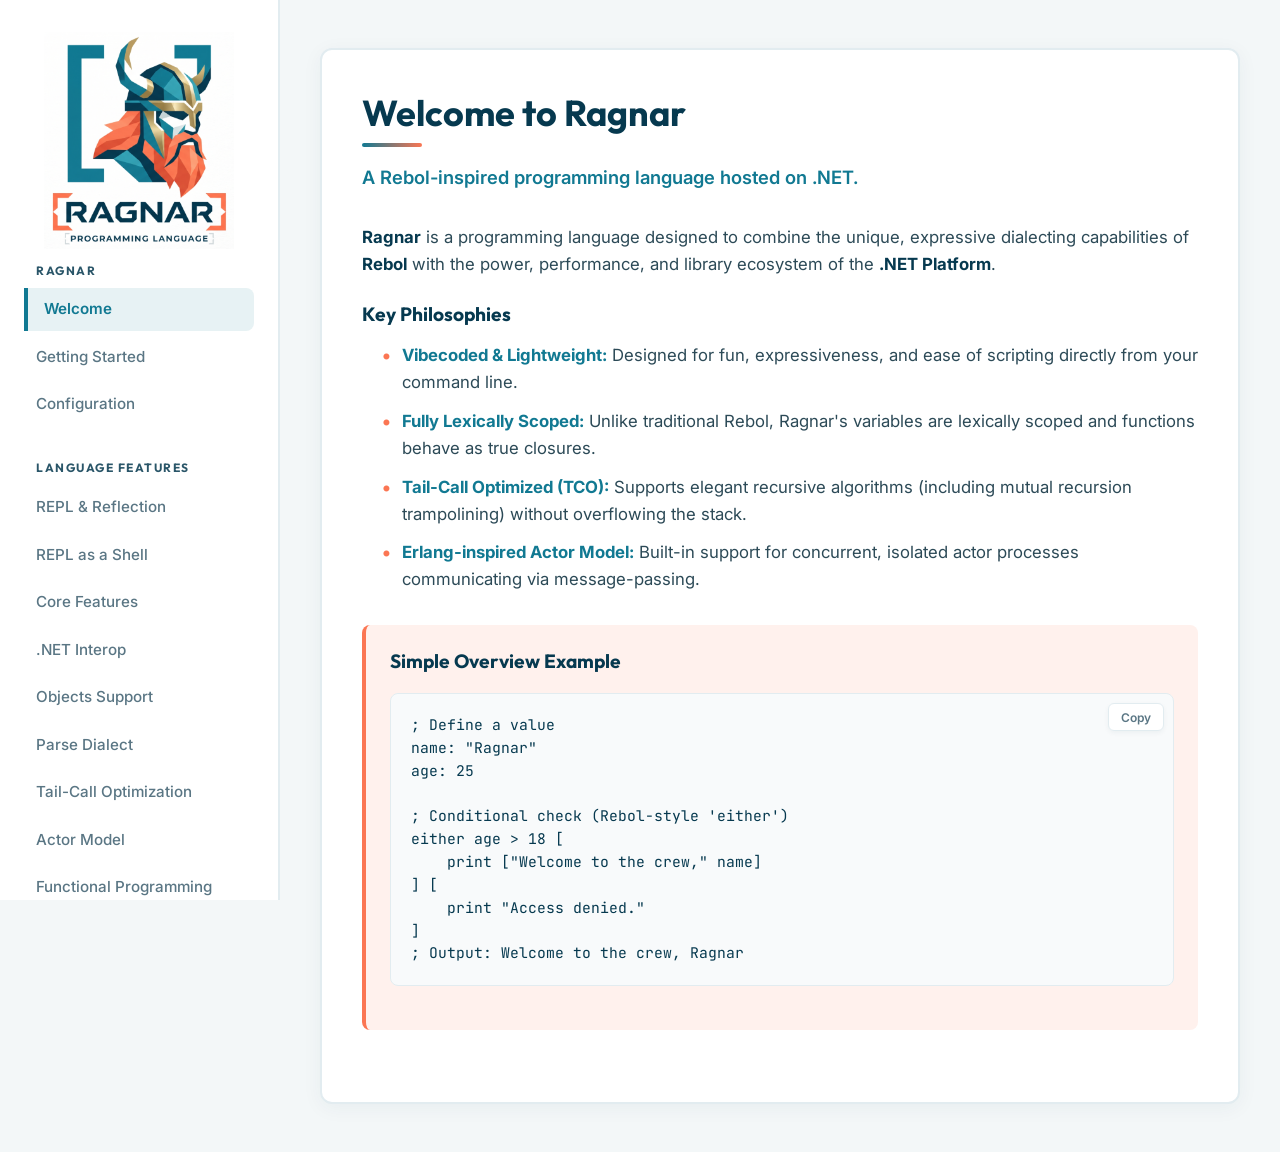
==== docs/index.html @ 5b82080d "zip and unzip" ====
<!DOCTYPE html>
<html lang="en">
<head>
    <meta charset="UTF-8">
    <meta name="viewport" content="width=device-width, initial-scale=1.0">
    <title>Ragnar Programming Language</title>
    <meta name="description" content="Ragnar - A Rebol-inspired functional programming language hosted on .NET featuring TCO, Actors, and seamless C# Interop.">
    <link rel="stylesheet" href="style.css">
    <!-- Google Fonts: Outfit for headers, Inter for body text, JetBrains Mono for code -->
    <link rel="preconnect" href="https://fonts.googleapis.com">
    <link rel="preconnect" href="https://fonts.gstatic.com" crossorigin>
    <link href="https://fonts.googleapis.com/css2?family=Inter:wght@400;500;600;700&family=JetBrains+Mono:wght@400;500;600&family=Outfit:wght@500;700;800&display=swap" rel="stylesheet">
</head>
<body>
    <!-- Sidebar Backdrop Overlay -->
    <div class="sidebar-overlay" id="sidebar-overlay"></div>

    <!-- Mobile Header Bar -->
    <div class="mobile-header">
        <img src="assets/ragnar-logo-small.png" alt="Ragnar Logo" class="mobile-logo">
        <button class="mobile-nav-toggle" id="mobile-nav-toggle" aria-label="Toggle Menu">
            <span class="bar"></span>
            <span class="bar"></span>
            <span class="bar"></span>
        </button>
    </div>

    <!-- Main Container -->
    <div class="site-container">
        <!-- Sidebar Navigation -->
        <aside class="sidebar" id="sidebar">
            <div class="sidebar-logo-container">
                <img src="assets/ragnar-logo-small.png" alt="Ragnar Logo" class="sidebar-logo">
            </div>
            <nav class="nav-menu">
                <div class="nav-group">
                    <span class="nav-group-title">Ragnar</span>
                    <ul class="nav-list">
                        <li><a href="#welcome" class="menu-item active">Welcome</a></li>
                        <li><a href="#getting-started" class="menu-item">Getting Started</a></li>
                        <li><a href="#configuration" class="menu-item">Configuration</a></li>
                    </ul>
                </div>

                <div class="nav-group">
                    <span class="nav-group-title">Language Features</span>
                    <ul class="nav-list">
                        <li><a href="#repl" class="menu-item">REPL & Reflection</a></li>
                        <li><a href="#shell" class="menu-item">REPL as a Shell</a></li>
                        <li><a href="#core" class="menu-item">Core Features</a></li>
                        <li><a href="#interop" class="menu-item">.NET Interop</a></li>
                        <li><a href="#objects" class="menu-item">Objects Support</a></li>
                        <li><a href="#parse" class="menu-item">Parse Dialect</a></li>
                        <li><a href="#tco" class="menu-item">Tail-Call Optimization</a></li>
                        <li><a href="#actors" class="menu-item">Actor Model</a></li>
                        <li><a href="#functional" class="menu-item">Functional Programming</a></li>
                    </ul>
                </div>

                <div class="nav-group">
                    <span class="nav-group-title">Libraries</span>
                    <ul class="nav-list">
                        <li><a href="#sqlserver" class="menu-item">SQL Server</a></li>
                        <li><a href="#excel" class="menu-item">Excel Library</a></li>
                        <li><a href="#json" class="menu-item">JSON Library</a></li>
                        <li><a href="#prettytable" class="menu-item">Pretty Table Library</a></li>
                    </ul>
                </div>
            </nav>
            <div class="sidebar-footer">
                <a href="https://github.com/tormaroe/ragnar" target="_blank" rel="noopener noreferrer" class="github-link">
                    <svg viewBox="0 0 24 24" width="20" height="20" class="github-icon">
                        <path d="M12 0c-6.626 0-12 5.373-12 12 0 5.302 3.438 9.8 8.207 11.387.599.111.793-.261.793-.577v-2.234c-3.338.726-4.033-1.416-4.033-1.416-.546-1.387-1.333-1.756-1.333-1.756-1.089-.745.083-.729.083-.729 1.205.084 1.839 1.237 1.839 1.237 1.07 1.834 2.807 1.304 3.492.997.107-.775.418-1.305.762-1.604-2.665-.305-5.467-1.334-5.467-5.931 0-1.311.469-2.381 1.236-3.221-.124-.303-.535-1.524.117-3.176 0 0 1.008-.322 3.301 1.23.957-.266 1.983-.399 3.003-.404 1.02.005 2.047.138 3.006.404 2.291-1.552 3.297-1.23 3.297-1.23.653 1.653.242 2.874.118 3.176.77.84 1.235 1.911 1.235 3.221 0 4.609-2.807 5.624-5.479 5.921.43.372.823 1.102.823 2.222v3.293c0 .319.192.694.801.576 4.765-1.589 8.199-6.086 8.199-11.386 0-6.627-5.373-12-12-12z"/>
                    </svg>
                    <span>View Repository</span>
                </a>
            </div>
        </aside>
        <!-- Main Content -->
        <main class="content-area">
            
            <!-- Welcome Section -->
            <section id="welcome" class="content-section active">
                <div class="card">
                    <h1>Welcome to Ragnar</h1>
                    <p class="tagline">A Rebol-inspired programming language hosted on .NET.</p>
                    
                    <p><strong>Ragnar</strong> is a programming language designed to combine the unique, expressive dialecting capabilities of <strong>Rebol</strong> with the power, performance, and library ecosystem of the <strong>.NET Platform</strong>.</p>
                    
                    <h3>Key Philosophies</h3>
                    <ul class="features-list">
                        <li>
                            <strong class="teal-text">Vibecoded & Lightweight:</strong> Designed for fun, expressiveness, and ease of scripting directly from your command line.
                        </li>
                        <li>
                            <strong class="teal-text">Fully Lexically Scoped:</strong> Unlike traditional Rebol, Ragnar's variables are lexically scoped and functions behave as true closures.
                        </li>
                        <li>
                            <strong class="teal-text">Tail-Call Optimized (TCO):</strong> Supports elegant recursive algorithms (including mutual recursion trampolining) without overflowing the stack.
                        </li>
                        <li>
                            <strong class="teal-text">Erlang-inspired Actor Model:</strong> Built-in support for concurrent, isolated actor processes communicating via message-passing.
                        </li>
                    </ul>

                    <div class="banner-box">
                        <h3>Simple Overview Example</h3>
                        <div class="code-wrapper">
                            <button class="copy-btn" data-clipboard-target="#welcome-code">Copy</button>
                            <pre><code id="welcome-code">; Define a value
name: "Ragnar"
age: 25

; Conditional check (Rebol-style 'either')
either age > 18 [
    print ["Welcome to the crew," name]
] [
    print "Access denied."
]
; Output: Welcome to the crew, Ragnar</code></pre>
                        </div>
                    </div>
                </div>
            </section>

            <!-- Getting Started Section -->
            <section id="getting-started" class="content-section">
                <div class="card">
                    <h1>Getting Started</h1>
                    <p>Ragnar runs on .NET 10.0 and can be executed easily on Windows, macOS, or Linux.</p>

                    <h2>Prerequisites</h2>
                    <p>Ensure you have the <strong>.NET 10.0 Runtime</strong> (or SDK) installed on your machine.</p>

                    <h2>Download</h2>
                    <p>Download the latest package from the <a href="https://github.com/tormaroe/ragnar/releases" target="_blank" rel="noopener noreferrer">GitHub Releases</a> page and extract the ZIP archive to a folder of your choice.</p>

                    <h2>Running Ragnar</h2>
                    <p>Ragnar features both an interactive REPL mode and the ability to execute script files and expressions directly via command-line arguments.</p>

                    <h3>Command Line Options</h3>
                    <p>Ragnar supports the following options and flags:</p>
                    <div class="code-wrapper">
                        <pre><code>Usage: ragnar [options]

Options:
  -f, --file &lt;path&gt;       a ragnar file to be evaluated
  -e, --eval &lt;string&gt;     a ragnar expression to be evaluated
  --no-banner             do not print the banner
  --no-config             do not evaluate the user startup script
  --no-repl               do not start repl mode (just exit when evaluation is done)
  -v, --version           prints the version number and exits
  -h, --help              prints command line arguments help and exits</code></pre>
                    </div>

                    <h3>Interactive REPL</h3>
                    <p>Launch the REPL by running the executable directly from your terminal:</p>
                    <div class="code-wrapper">
                        <button class="copy-btn" data-clipboard-target="#run-repl">Copy</button>
                        <pre><code id="run-repl"># Windows
.\Ragnar.exe

# macOS / Linux
chmod +x Ragnar
./Ragnar</code></pre>
                    </div>

                    <h3>Executing Scripts & Expressions</h3>
                    <p>Evaluate a script file using the <code>-f</code> option:</p>
                    <div class="code-wrapper">
                        <button class="copy-btn" data-clipboard-target="#run-file">Copy</button>
                        <pre><code id="run-file"># Windows
.\Ragnar.exe -f examples/pingpong.r

# macOS / Linux
./Ragnar -f examples/pingpong.r</code></pre>
                    </div>
                    <p>Or evaluate an expression directly using the <code>-e</code> option (use <code>--no-repl</code> to prevent dropping into the REPL):</p>
                    <div class="code-wrapper">
                        <button class="copy-btn" data-clipboard-target="#run-eval">Copy</button>
                        <pre><code id="run-eval"># Windows
.\Ragnar.exe -e "print 42" --no-repl

# macOS / Linux
./Ragnar -e "print 42" --no-repl</code></pre>
                    </div>
                    <p>Multiple <code>-f</code> and <code>-e</code> targets can be specified in any order, and they will be evaluated in the order they are provided.</p>
                </div>
            </section>

            <!-- Configuration Section -->
            <section id="configuration" class="content-section">
                <div class="card">
                    <h1>Configuration</h1>
                    <p>When starting up, Ragnar looks for a configuration file named <code>.ragnar.r</code> in your user home directory. You can use it to configure your REPL prompt, set up common shortcuts, or print messages on startup.</p>

                    <h2>Configuring the REPL</h2>
                    <p>Here is an example showing how you can write a configuration script directly from the REPL:</p>
                    
                    <div class="code-wrapper">
                        <button class="copy-btn" data-clipboard-target="#config-example">Copy</button>
                        <pre><code id="config-example">>> config-path: join home rc-file-name
== %C:\Users\bob/.ragnar.r

>> write config-path mold/only [
..   me: "Bob"
..   print ["Hello" me "it is now" now/time]
..   system/console/prompt: "?? "
.. ]</code></pre>
                    </div>

                    <p>The next time you restart your REPL, the message will print and your custom prompt will be displayed:</p>
                    <div class="code-wrapper">
                        <pre><code>Hello Bob it is now 10:53:01 AM
REPL Mode (type 'quit' to exit)
?? me
== "Bob"
?? </code></pre>
                    </div>

                    <h2>Reloading Configuration</h2>
                    <p>You can force-reload your configuration file at any time by executing:</p>
                    <div class="code-wrapper">
                        <button class="copy-btn" data-clipboard-target="#reload-config">Copy</button>
                        <pre><code id="reload-config">do join home rc-file-name</code></pre>
                    </div>
                </div>
            </section>

            <!-- REPL & Reflection Section -->
            <section id="repl" class="content-section">
                <div class="card">
                    <h1>REPL & Reflection</h1>
                    <p>Ragnar provides a robust interactive REPL for immediate evaluation, along with powerful reflection capabilities to inspect types, functions, and active word bindings.</p>

                    <h2>Reflective Commands</h2>
                    <p>Use reflective functions to discover the environment:</p>
                    <ul class="features-list">
                        <li><code>type?</code>: Returns the datatype of a given value.</li>
                        <li><code>help</code> (or shortcut <code>?</code>): Inspects the definition, arguments, and details of a word.</li>
                        <li><code>what</code>: Lists all available global functions and their brief descriptions.</li>
                        <li><code>probe</code>: Prints a value to output and returns it (useful in chains).</li>
                    </ul>

                    <h2>REPL Interactive Session</h2>
                    <div class="code-wrapper">
                        <button class="copy-btn" data-clipboard-target="#repl-session">Copy</button>
                        <pre><code id="repl-session">>> type? 42
== integer!

>> type? "hello"
== text!

>> type? [1 2 3]
== block!

>> help add
WORD: add
TYPE:  Native Function
TITLE: Returns the sum of two values.
ARITY: 2
ARGS:  [ a b ]

>> what
add             Returns the sum of two values.
print           Prints a value to the output.
...

>> probe 10 + 20
30
== 30</code></pre>
                    </div>
                </div>
            </section>

            <!-- REPL as a Shell Section -->
            <section id="shell" class="content-section">
                <div class="card">
                    <h1>REPL as a Shell</h1>
                    <p>The Ragnar REPL integrates standard shell operations as mezzanine functions. Using C#/.NET interop, you can navigate directories, list contents, and manipulate files and folders directly from your interactive session.</p>

                    <h2>Navigation & Working Directory</h2>
                    <p>Manage your current directory context:</p>
                    <ul class="features-list">
                        <li><code>pwd</code> / <code>what-dir</code>: Returns the current working directory as a <code>file!</code> path type (e.g., <code>%C:/path/to/dir</code>).</li>
                        <li><code>cd target</code>: Changes the working directory to <code>target</code> (accepts <code>text!</code> or <code>file!</code>) and returns the new directory path.</li>
                        <li><code>pushd target</code>: Pushes the current directory onto the directory stack and changes directory to <code>target</code>.</li>
                        <li><code>popd</code>: Pops the last directory from the stack and navigates back to it.</li>
                    </ul>

                    <h2>Listing Directory Contents</h2>
                    <p>Use <code>ls</code> to inspect directories:</p>
                    <ul class="features-list">
                        <li><code>ls</code>: Returns a block of <code>file!</code> paths representing the contents of the current directory (directories are automatically suffixed with <code>/</code>). Filters out hidden and dot-prefixed files.</li>
                        <li><code>ls/all</code>: Lists all entries in the current directory, including hidden and dot-prefixed files.</li>
                    </ul>

                    <h2>Directory Manipulation</h2>
                    <p>Create and remove directories:</p>
                    <ul class="features-list">
                        <li><code>mkdir path</code>: Recursively creates directory levels. Supports verbose printout refinements <code>/verbose</code> or <code>/v</code>.</li>
                        <li><code>rmdir path</code>: Removes a directory if it is empty. Supports verbose printout refinements <code>/verbose</code> or <code>/v</code>.</li>
                    </ul>

                    <h2>File & Directory Operations</h2>
                    <p>Move, copy, compress, or remove files:</p>
                    <ul class="features-list">
                        <li><code>cp src dest</code>: Copies a file (or files via wildcards) to a destination file path or directory. Supports overwriting targets with <code>/force</code> (or <code>/f</code>) and verbose output with <code>/verbose</code> (or <code>/v</code>).</li>
                        <li><code>mv src dest</code>: Moves or renames a file or directory. Supports overwriting targets with <code>/force</code> (or <code>/f</code>) and verbose output with <code>/verbose</code> (or <code>/v</code>).</li>
                        <li><code>rm path</code>: Deletes files. Supports wildcards (e.g., <code>%*.txt</code>), confirmation prompts with <code>/interactive</code> (or <code>/i</code>), recursive folder removal with <code>/recursive</code> (or <code>/r</code>), and verbose output with <code>/verbose</code> (or <code>/v</code>).</li>
                        <li><code>zip archive sources</code>: Compresses files or directories recursively into a <code>.zip</code> file. Supports overwriting with <code>/force</code> (or <code>/f</code>), verbose output with <code>/verbose</code> (or <code>/v</code>), and custom compression levels with <code>/level lvl</code> (optimal, fastest, none).</li>
                        <li><code>unzip archive dest</code>: Extracts a <code>.zip</code> archive into the destination directory. Supports overwriting existing files with <code>/force</code> (or <code>/f</code>) and verbose output with <code>/verbose</code> (or <code>/v</code>).</li>
                    </ul>

                    <h2>Example Session</h2>
                    <div class="code-wrapper">
                        <button class="copy-btn" data-clipboard-target="#shell-session">Copy</button>
                        <pre><code id="shell-session">>> pwd
== %C:/Users/username

>> cd %ragnar-projects/
== %C:/Users/username/ragnar-projects

>> mkdir/verbose %sandbox/sub-level
Creating directory: sandbox/sub-level

>> cd %sandbox
== %C:/Users/username/ragnar-projects/sandbox

>> ls
== [%sub-level/ %file.txt]

>> pushd %sub-level
== %C:/Users/username/ragnar-projects/sandbox/sub-level

>> popd
== %C:/Users/username/ragnar-projects/sandbox

>> cp/verbose %file.txt %file-copy.txt
Copying file: file.txt to file-copy.txt

>> mv/verbose %file.txt %sub-level/file-new.txt
Moving file: file.txt to sub-level/file-new.txt

>> zip/verbose %sandbox.zip %sub-level
Adding file: file-new.txt

>> unzip/force/verbose %sandbox.zip %extracted
Extracting: file-new.txt
== %C:/Users/username/ragnar-projects/sandbox/extracted

>> rm/recursive/verbose %sub-level
Removing file: sub-level/file-new.txt
Removing directory: sub-level
== none</code></pre>
                    </div>
                </div>
            </section>

            <!-- Core Features Section -->
            <section id="core" class="content-section">
                <div class="card">
                    <h1>Core Language Features</h1>
                    <p>Ragnar syntax is built around words, blocks, assignment, and conditional evaluation. Values inside blocks are not evaluated until explicitly requested, allowing you to use blocks as control structures or custom data formats.</p>

                    <h2>Variable Assignment</h2>
                    <div class="code-wrapper">
                        <button class="copy-btn" data-clipboard-target="#core-assign">Copy</button>
                        <pre><code id="core-assign">name: "Ragnar"
age: 25</code></pre>
                    </div>

                    <h2>Conditionals & Logic</h2>
                    <p>Conditionals in Ragnar use Rebol-style words:</p>
                    <ul class="features-list">
                        <li><code>if [cond] [block]</code>: Evaluates block if condition is true.</li>
                        <li><code>either [cond] [true-block] [false-block]</code>: If-else branching.</li>
                        <li><code>all [blocks...]</code>: Returns true if all expressions are truthy.</li>
                        <li><code>any [blocks...]</code>: Returns true if any expression is truthy.</li>
                    </ul>
                    <div class="code-wrapper">
                        <button class="copy-btn" data-clipboard-target="#core-logic">Copy</button>
                        <pre><code id="core-logic">either age > 18 [
    print "Adult"
] [
    print "Minor"
]
; Output: Adult

all [age > 18 name == "Ragnar"] ; returns true
any [age < 18 name == "Ragnar"] ; returns true</code></pre>
                    </div>

                    <h2>Loops and Collections</h2>
                    <p>Iterate through blocks and manipulate values easily:</p>
                    <div class="code-wrapper">
                        <button class="copy-btn" data-clipboard-target="#core-loops">Copy</button>
                        <pre><code id="core-loops">; Foreach loop
data: [10 21 30 43 50]
evens: []
foreach n data [
    if (n // 2) == 0 [ append evens n ]
]
; evens is now [10 30 50]

; Path navigation & Series manipulation
pick evens 1   ; returns 10 (1-indexed)
evens/2        ; returns 30 (path access)
select [a 1 b 2] 'b ; returns 2</code></pre>
                    </div>
                </div>
            </section>

            <!-- .NET Interop Section -->
            <section id="interop" class="content-section">
                <div class="card">
                    <h1>.NET Interop</h1>
                    <p>Ragnar is hosted on the .NET platform and features native, seamless integration with C# and the .NET Base Class Library (BCL). You can instantiate .NET classes, invoke instance or static methods, access or set properties, and iterate over any standard collection that implements <code>IEnumerable</code>.</p>

                    <h2>1. Instantiation and Method Calls</h2>
                    <p>Use the <code>new</code> native function to instantiate types. You can call instance methods using the <code>call-method</code> function:</p>
                    <div class="code-wrapper">
                        <button class="copy-btn" data-clipboard-target="#interop-new">Copy</button>
                        <pre><code id="interop-new">; Instantiate a StringBuilder with initial text "Hello"
builder: new "System.Text.StringBuilder" ["Hello"]

; Call instance method to append text
call-method builder "Append" [" World"]

; Print the string value
print [call-method builder "ToString" []]
; Output: Hello World</code></pre>
                    </div>

                    <h2>2. Path Navigation Syntax</h2>
                    <p>Ragnar supports path notation to access and mutate .NET fields, properties, and static members in a clean and readable format:</p>
                    <div class="code-wrapper">
                        <button class="copy-btn" data-clipboard-target="#interop-path">Copy</button>
                        <pre><code id="interop-path">; Retrieve an instance property (Length)
len: builder/Length
print ["Length:" len] ; Output: 11

; Mutate an instance property
builder/Length: 5
print [call-method builder "ToString" []] ; Output: Hello

; Access a static property or field
pi: System.Math/PI
print ["PI value:" pi] ; Output: 3.141592653589793</code></pre>
                    </div>

                    <h2>3. Enumerating IEnumerables</h2>
                    <p>Ragnar provides the <code>enumerate</code> mezzanine function to iterate through .NET collections that implement <code>IEnumerable</code>. You bind a block variable to each item and evaluate a body block:</p>
                    <div class="code-wrapper">
                        <button class="copy-btn" data-clipboard-target="#interop-enum">Copy</button>
                        <pre><code id="interop-enum">; Retrieve a Dictionary containing environment variables
vars: call-static "System.Environment" "GetEnvironmentVariables" []

; Print the total count (property access)
print ["Total variables:" vars/Count]

; Iterate and print Key/Value properties
enumerate vars item [
    print ["Key:" item/Key "Value:" item/Value]
]</code></pre>
                    </div>
                </div>
            </section>

            <!-- Objects Support Section -->
            <section id="objects" class="content-section">
                <div class="card">
                    <h1>Objects Support</h1>
                    <p>Objects in Ragnar are dynamic contexts containing key-value pairs (bindings). They allow you to bundle state and behavior. You can access and mutate fields using path notation, and perform dynamic scoping or lookup using <code>in</code> and <code>bind</code>.</p>

                    <h2>Creating and Using Objects</h2>
                    <p>Define objects using <code>make object!</code>:</p>
                    <div class="code-wrapper">
                        <button class="copy-btn" data-clipboard-target="#obj-create">Copy</button>
                        <pre><code id="obj-create">square: make object! [
    side: 0
    area: does [ self/side * self/side ]
    perimeter: does [ 4 * self/side ]
    multiply: func [x] [
        self/side: x * self/side
    ]
]

; Set property
square/side: 3

; Retrieve property/method result
square/area      ; returns 9
square/perimeter ; returns 12</code></pre>
                    </div>

                    <h2>Dynamic Scoping</h2>
                    <p>You can retrieve a word bound to an object context using the <code>in</code> keyword, which allows you to inspect or mutate that specific binding:</p>
                    <div class="code-wrapper">
                        <button class="copy-btn" data-clipboard-target="#obj-scope">Copy</button>
                        <pre><code id="obj-scope">word: in square 'side
get word ; returns 3</code></pre>
                    </div>
                </div>
            </section>

            <!-- Parse Dialect Section -->
            <section id="parse" class="content-section">
                <div class="card">
                    <h1>Parse Dialect</h1>
                    <p>One of Ragnar's most powerful features is its Rebol-style parsing engine. It supports both simple string splitting and complex dialect-based pattern matching with full backtracking.</p>

                    <h2>1. Simple Splitting</h2>
                    <p>Split a string by a simple delimiter:</p>
                    <div class="code-wrapper">
                        <button class="copy-btn" data-clipboard-target="#parse-split">Copy</button>
                        <pre><code id="parse-split">parse "alice,30,engineer" ","
; == [ "alice" "30" "engineer" ]</code></pre>
                    </div>

                    <h2>2. Dialect Pattern Matching</h2>
                    <p>Build complex grammars using Ragnar's parse dialect. You can match character sets, check sequence orders, and enforce rules:</p>
                    <div class="code-wrapper">
                        <button class="copy-btn" data-clipboard-target="#parse-dialect">Copy</button>
                        <pre><code id="parse-dialect">; Define a set of digits
digits: charset "0123456789"

; Define a phone number rule (3 digits, a dash, and 4 digits)
phone-num: [3 digits "-" 4 digits]

; Match the rule against a string
parse "467-8000" phone-num
; == true</code></pre>
                    </div>
                </div>
            </section>

            <!-- Tail-Call Optimization Section -->
            <section id="tco" class="content-section">
                <div class="card">
                    <h1>Tail-Call Optimization (TCO)</h1>
                    <p>Functional programming constructs often rely heavily on recursion. To prevent stack overflows, Ragnar implements tail-call optimization, allowing functions in the tail position to reuse the current stack frame.</p>

                    <h2>Tail Recursion</h2>
                    <p>Here is an implementation of a tail-recursive factorial function using a nested loop closure:</p>
                    <div class="code-wrapper">
                        <button class="copy-btn" data-clipboard-target="#tco-fac">Copy</button>
                        <pre><code id="tco-fac">factorial: func [n] [
    loop: func [i accum] [
        either i > n [
            accum
        ] [
            loop (i + 1) (accum * i)  ; Recursion in tail position
        ]
    ]
    loop 1 1 
]

factorial 10  ; returns 3628800</code></pre>
                    </div>

                    <h2>Trampolining for Mutual Recursion</h2>
                    <p>Ragnar also supports mutual recursion trampolining. Two or more functions calling each other in tail positions can run indefinitely without expanding the stack:</p>
                    <div class="code-wrapper">
                        <button class="copy-btn" data-clipboard-target="#tco-mutual">Copy</button>
                        <pre><code id="tco-mutual">is-even?: func [n] [
    either n == 1 [ false ] [ is-odd? (n - 1) ]
]
is-odd?: func [n] [
    either n == 1 [ true ] [ is-even? (n - 1) ]
]

is-even? 10001  ; returns false
is-even? 10002  ; returns true</code></pre>
                    </div>
                </div>
            </section>

            <!-- Actor Model Section -->
            <section id="actors" class="content-section">
                <div class="card">
                    <h1>Actor Model Concurrency</h1>
                    <p>Ragnar features a lightweight actor model implementation inspired by Erlang. Actors run on separate tasks and communicate strictly via asynchronous message-passing, removing the need for explicit threads and locks.</p>

                    <h2>Actor Operations</h2>
                    <ul class="features-list">
                        <li><code>spawn [block]</code>: Starts a new actor process executing the block in the background.</li>
                        <li><code>receive</code>: Blocks the calling actor until a message is sent to its mailbox. Returns a <code>[sender message]</code> block.</li>
                        <li><code>tell actor msg</code>: Sends a message asynchronously to another actor's mailbox (implicitly packaging the sender as <code>[sender message]</code>).</li>
                        <li><code>kill actor</code>: Terminates the target actor's thread.</li>
                    </ul>

                    <h2>Area Server Example</h2>
                    <div class="code-wrapper">
                        <button class="copy-btn" data-clipboard-target="#actor-example">Copy</button>
                        <pre><code id="actor-example">start-area-server: does [
    spawn [  ; Starts a new actor process
        forever [
            msg: receive  ; Wait for a message in mailbox, returns [sender message]
            client: first msg  ; Sender actor reference
            shape: second msg  ; Content of shape details
            
            switch/default first shape [
                rectangle [
                    tell client reform [
                        "area of rectangle is" (shape/2 * shape/3) ]
                ]
                circle [
                    tell client reform [ 
                        "area of circle is" (3.14159 * (shape/2 * shape/2)) ]
                ]
            ] [
                tell client reform [ 
                    "i don't know what the area of a" shape/1 "is." ] 
            ]
        ]
    ]
]

server: start-area-server
tell server [rectangle 5 10]
print ["Response:" second receive]
; Response: area of rectangle is 50

tell server [circle 5]
print ["Response:" second receive]
; Response: area of circle is 78.53975

tell server [triangle 5 10]
print ["Response:" second receive]
; Response: i don't know what the area of a triangle is.

kill server</code></pre>
                    </div>
                </div>
            </section>

            <!-- Functional Programming Section -->
            <section id="functional" class="content-section">
                <div class="card">
                    <h1>Functional Programming</h1>
                    <p>Ragnar treats functions as first-class citizens. It supports lexical closures, partial application, and function composition operations.</p>

                    <h2>1. Lexical Closures</h2>
                    <p>Functions capture the lexical environment of where they are defined, enabling state-carrying closures:</p>
                    <div class="code-wrapper">
                        <button class="copy-btn" data-clipboard-target="#func-closure">Copy</button>
                        <pre><code id="func-closure">make-counter: func [start] [
    current: start
    func [] [       
        current: current + 1
    ]
]
counter: make-counter 10
counter ; returns 11
counter ; returns 12</code></pre>
                    </div>

                    <h2>2. Partial Application</h2>
                    <p>Partially apply arguments to functions to create specialized variations using the <code>partial</code> keyword:</p>
                    <div class="code-wrapper">
                        <button class="copy-btn" data-clipboard-target="#func-partial">Copy</button>
                        <pre><code id="func-partial">add-five: partial :add 5
add-five 10 ; returns 15</code></pre>
                    </div>

                    <h2>3. Function Composition</h2>
                    <p>Combine multiple functions together using composition operators (forward <code>&gt;&gt;</code> and backward <code>&lt;&lt;</code>):</p>
                    <div class="code-wrapper">
                        <button class="copy-btn" data-clipboard-target="#func-compose">Copy</button>
                        <pre><code id="func-compose">inc: func [n] [n + 1]
double: func [n] [n * 2]

f-forward: :inc >> :double  ; (x + 1) * 2
f-backward: :inc << :double ; (x * 2) + 1

f-forward 5  ; returns 12
f-backward 5 ; returns 11</code></pre>
                    </div>

                    <h2>4. Higher-Order Mezzanine Functions</h2>
                    <p>Ragnar provides built-in higher-order functions to map, filter, and reduce collections:</p>
                    <div class="code-wrapper">
                        <button class="copy-btn" data-clipboard-target="#func-mezzanines">Copy</button>
                        <pre><code id="func-mezzanines">; 1. funcmap - Applies a function to each item
double: func [x] [x * 2]
funcmap :double [1 2 3]  ; returns [2 4 6]

; 2. funcflatmap - Applies a function and flattens the results
expand: func [x] [reduce [x x * 10]]
funcflatmap :expand [1 2 3]  ; returns [1 10 2 20 3 30]

; 3. funcfilter - Keeps items where the function returns true
even?: func [x] [x // 2 = 0]
funcfilter :even? [1 2 3 4 5 6]  ; returns [2 4 6]

; 4. funcfold - Reduces a block using a binary function (optional /initial)
sum: func [a b] [a + b]
funcfold :sum [1 2 3 4]  ; returns 10
funcfold/initial :sum [1 2 3 4] 10  ; returns 20</code></pre>
                    </div>
                </div>
            </section>

            <!-- SQL Server Library Section -->
            <section id="sqlserver" class="content-section">
                <div class="card">
                    <h1>SQL Server Library</h1>
                    <p>Ragnar integrates seamlessly with <strong>.NET</strong>. By utilising standard .NET assemblies like <code>Microsoft.Data.SqlClient</code>, we can create libraries to communicate with SQL databases in just a few lines of code.</p>

                    <h2>Library Source</h2>
                    <p>The library (available in <a href="file:///c:/dev/ragnar/lib/sqlserver.r">lib/sqlserver.r</a>) wraps the ADO.NET SQL client connection and command processes:</p>
                    <div class="code-wrapper">
                        <button class="copy-btn" data-clipboard-target="#sql-lib-code">Copy</button>
                        <pre><code id="sql-lib-code">make object! [
    connect: func [connection-string] [
        conn: new "Microsoft.Data.SqlClient.SqlConnection" [connection-string]
        conn/open
        conn
    ]

    query: func [connection query-text parameters] [
        cmd: connection/CreateCommand
        cmd/CommandText: query-text

        if not none? parameters [
            idx: 1
            while [idx <= length? parameters] [
                param-name: pick parameters idx
                param-val: pick parameters (idx + 1)
                clean-name: join "@" replace (to-string param-name) ":" ""
                cmd/Parameters/AddWithValue clean-name param-val
                idx: idx + 2
            ]
        ]

        reader: cmd/ExecuteReader
        result: copy []
        while [reader/Read] [
            row: copy []
            col-idx: 0
            while [col-idx < reader/FieldCount] [
                append row reader/GetName col-idx
                append row reader/GetValue col-idx
                col-idx: col-idx + 1
            ]
            append result row
        ]
        reader/close
        result
    ]
]</code></pre>
                    </div>

                    <h2>How to Use</h2>
                    <p>Load the library into your script using <code>do</code>, open a connection, and execute parameterized queries:</p>
                    <div class="code-wrapper">
                        <button class="copy-btn" data-clipboard-target="#sql-usage">Copy</button>
                        <pre><code id="sql-usage">; 1. Load the library
sql: do %lib/sqlserver.r

; 2. Open connection
conn: sql/connect "Data Source=localhost;Initial Catalog=master;Integrated Security=True"

; 3. Run query with parameters
result: sql/query conn {
    SELECT name, database_id
    FROM sys.databases
    WHERE state_desc = @state
} [
    state: "ONLINE"
]

; 4. Parse output
print ["Row count:" length? result] 
db1: first result ; Get first row
print ["Database Name:" select db1 "name" "ID:" select db1 "database_id"]

; 5. Close connection
conn/close</code></pre>
                    </div>
                </div>
            </section>

            <!-- Excel Library Section -->
            <section id="excel" class="content-section">
                <div class="card">
                    <h1>Excel Library</h1>
                    <p>The Ragnar Excel library provides a clean wrapper around the <strong>ClosedXML</strong> .NET library, allowing you to read, write, format, and structure spreadsheets in pure Ragnar scripts.</p>

                    <h2>How to Use</h2>
                    <p>To use the library, load it via <code>do</code>, create/load workbooks, populate sheets, insert tables, style themes, and retrieve range data:</p>
                    <div class="code-wrapper">
                        <button class="copy-btn" data-clipboard-target="#excel-usage">Copy</button>
                        <pre><code id="excel-usage">; 1. Load the library
excel: do %lib/excel.r

; 2. Create a new workbook and add a sheet
wb: excel/new
ws: wb/worksheets/add "Employee Data"

; 3. Write individual cell values
c1: ws/cell "A1"
c1/set-value "Staff List"

; 4. Insert bulk data starting from a cell
c2: ws/cell "A3"
tbl: c2/insert-data reduce [
    ["Name" "Department" "Active"]
    reduce ["Alice" "Engineering" true]
    reduce ["Bob" "Product" false]
    reduce ["Charlie" "Sales" true]
]

; 5. Set table styles using Word/LitWord themes
tbl/set-theme 'TableStyleMedium9

; 6. Save the workbook
wb/save-as %employees.xlsx

; 7. Load workbook back and retrieve data blocks
wb2: excel/load %employees.xlsx
ws2: wb2/worksheets/get "Employee Data"

data: ws2/get-data "A3:C6"
foreach row data [
    print ["Employee:" pick row 1 "Dept:" pick row 2 "Active:" pick row 3]
]</code></pre>
                    </div>

                    <h2>API Reference</h2>
                    <h3>Workbook Operations</h3>
                    <ul class="features-list">
                        <li>
                            <strong class="teal-text">excel/new:</strong> Instantiates a new Excel workbook.
                        </li>
                        <li>
                            <strong class="teal-text">excel/load [file]:</strong> Loads an existing Excel workbook from a file path.
                        </li>
                        <li>
                            <strong class="teal-text">wb/save-as [file]:</strong> Saves the workbook to the specified file path.
                        </li>
                    </ul>

                    <h3>Worksheet Operations</h3>
                    <ul class="features-list">
                        <li>
                            <strong class="teal-text">wb/worksheets/add [name]:</strong> Adds a new worksheet with the given name to the workbook.
                        </li>
                        <li>
                            <strong class="teal-text">wb/worksheets/get [name]:</strong> Retrieves a worksheet by name.
                        </li>
                        <li>
                            <strong class="teal-text">ws/cell [address]:</strong> Returns a wrapped cell object at the specified address (e.g. <code>"A1"</code>).
                        </li>
                        <li>
                            <strong class="teal-text">ws/range [address]:</strong> Returns a wrapped range object at the specified address (e.g. <code>"A1:C5"</code>).
                        </li>
                        <li>
                            <strong class="teal-text">ws/get-data [address]:</strong> Retrieves the values of cells in a range as a block of rows (lists of native values).
                        </li>
                    </ul>

                    <h3>Cell Operations</h3>
                    <ul class="features-list">
                        <li>
                            <strong class="teal-text">cell/set-value [val]:</strong> Sets the value of the cell. Supports numbers, strings, and booleans.
                        </li>
                        <li>
                            <strong class="teal-text">cell/get-value:</strong> Returns the native Ragnar value (or <code>none</code>) of the cell.
                        </li>
                        <li>
                            <strong class="teal-text">cell/insert-data [data-block]:</strong> Bulk-inserts a collection of collections (block of blocks) starting at the cell, converts the range to an Excel table, and returns a wrapped table object.
                        </li>
                    </ul>

                    <h3>Table Operations</h3>
                    <ul class="features-list">
                        <li>
                            <strong class="teal-text">tbl/set-theme [theme-name]:</strong> Sets the visual style theme of the table (e.g., <code>'TableStyleMedium9</code> or <code>'TableStyleLight16</code>).
                        </li>
                    </ul>
                </div>
            </section>

            <!-- JSON Library Section -->
            <section id="json" class="content-section">
                <div class="card">
                    <h1>JSON Library</h1>
                    <p>Ragnar includes a built-in JSON library that supports serializing and deserializing JSON strings using Ragnar's parse dialect and a new <code>record!</code> data type.</p>

                    <h2>The record! Datatype</h2>
                    <p>JSON objects are represented in Ragnar as <code>record!</code> values (constructed using <code>to-record</code> or returned from JSON parsing). Records print with a <code>#( ... )</code> prefix and hold key-value pairs sequentially, similar to block representation, but report type <code>record!</code> (for which <code>record?</code> is true and <code>block?</code> is false).</p>
                    
                    <div class="code-wrapper">
                        <button class="copy-btn" data-clipboard-target="#json-record-code">Copy</button>
                        <pre><code id="json-record-code">; Construct a record
r: to-record [name "Alice" age 30]
print [type? r] ; Output: record!

; Retrieve values by word key
print [select r 'name] ; Output: Alice
print [select r 'age]  ; Output: 30

; check type
record? r  ; returns true
block? r   ; returns false</code></pre>
                    </div>

                    <h2>Serialization & Deserialization</h2>
                    <p>To use the library, load it via <code>do %lib/json.r</code>. It exposes two functions:</p>
                    <ul class="features-list">
                        <li>
                            <strong class="teal-text">json/parse [json-string]:</strong> Parses a JSON string using Ragnar's native parse dialect, returning records for objects, blocks for arrays, and native datatypes for primitives.
                        </li>
                        <li>
                            <strong class="teal-text">json/stringify [value] /pretty:</strong> Serializes any Ragnar value to a JSON string. Use the <code>/pretty</code> refinement to produce formatted, indented JSON output.
                        </li>
                    </ul>

                    <h2>How to Use</h2>
                    <div class="code-wrapper">
                        <button class="copy-btn" data-clipboard-target="#json-usage">Copy</button>
                        <pre><code id="json-usage">; 1. Load the library
json: do %lib/json.r

; 2. Parse JSON strings into Ragnar records and arrays
data: json/parse "{ \"name\": \"Alice\", \"skills\": [\"C#\", \"Ragnar\"], \"age\": 30 }"

print [select data 'name] ; Output: Alice
skills: select data 'skills
print [pick skills 2] ; Output: Ragnar

; 3. Stringify Ragnar structures back to JSON strings
ragnar-obj: to-record [
    title "Language Implementer"
    years 12
    languages ["Ragnar" "C#" "Rebol"]
]

; Standard stringification
str: json/stringify ragnar-obj
print [str]
; Output: {"title":"Language Implementer","years":12,"languages":["Ragnar","C#","Rebol"]}

; Pretty printed stringification
pretty-str: json/stringify/pretty ragnar-obj
print [pretty-str]
; Output:
; {
;     "title": "Language Implementer",
;     "years": 12,
;     "languages": [
;         "Ragnar",
;         "C#",
;         "Rebol"
;     ]
; }</code></pre>
                    </div>
                </div>
            </section>

            <!-- Pretty Table Section -->
            <section id="prettytable" class="content-section">
                <div class="card">
                    <h1>Pretty Table Library</h1>
                    <p>The Ragnar Pretty Table library stringifies series data (block of blocks or block of records) into a beautifully formatted ASCII table.</p>

                    <h2>How to Use</h2>
                    <p>To use the library, load it via <code>do %lib/prettytable.r</code>, which returns the table generator function. Column widths are dynamically calculated, and numeric types (integers and decimals) are right-aligned, while other types are left-aligned.</p>

                    <h3>1. Formatting a Block of Blocks</h3>
                    <p>When given a block of blocks, the library treats all blocks as regular data rows and prints top and bottom border separators:</p>
                    <div class="code-wrapper">
                        <button class="copy-btn" data-clipboard-target="#table-block-code">Copy</button>
                        <pre><code id="table-block-code">; Load the library
make-table: do %lib/prettytable.r

data: [
    ["Name" "Age" "City"]
    ["Alice" 30 "New York"]
    ["Bob" 25 "Los Angeles"]
    ["Charlie" 35 "Chicago"]
]

print make-table data
; Output:
; +---------+-----+-------------+
; | Name    | Age | City        |
; | Alice   |  30 | New York    |
; | Bob     |  25 | Los Angeles |
; | Charlie |  35 | Chicago     |
; +---------+-----+-------------+</code></pre>
                    </div>

                    <h3>2. Formatting a Block of Records</h3>
                    <p>When given a block of records, the first record's keys determine the column headers. A separator line is printed after the header row, followed by the record values in corresponding columns:</p>
                    <div class="code-wrapper">
                        <button class="copy-btn" data-clipboard-target="#table-record-code">Copy</button>
                        <pre><code id="table-record-code">; Format records
print make-table funcmap :to-record [
    ["Name" "Alice" "Age" 30 "City" "New York"]
    ["Name" "Bob" "Age" 25 "City" "Los Angeles"]
    ["Name" "Charlie" "Age" 35 "City" "Chicago"]
]
; Output:
; +---------+-----+-------------+
; | Name    | Age | City        |
; +---------+-----+-------------+
; | Alice   |  30 | New York    |
; | Bob     |  25 | Los Angeles |
; | Charlie |  35 | Chicago     |
; +---------+-----+-------------+</code></pre>
                    </div>
                </div>
            </section>

        </main>
    </div>

    <script src="app.js"></script>
</body>
</html>
---- docs/style.css ----
/* -------------------------------------------------------------
 * Ragnar CSS Design System (Light Mode)
 * Colors derived from Ragnar Viking Logo:
 * - Primary Teal: #117992
 * - Accent Coral: #FB7653
 * - Deep Slate: #06394F
 * ------------------------------------------------------------- */

:root {
    --color-primary: #117992;
    --color-primary-light: #e7f2f4;
    --color-accent: #FB7653;
    --color-accent-light: #fff1ed;
    --color-dark-slate: #06394F;
    --color-text: #2c4a57;
    --color-text-light: #5a7684;
    
    --bg-main: #f3f7f8;
    --bg-card: #ffffff;
    --bg-code: #f8fafb;
    --border-color: #e2ecf0;
    
    --font-sans: 'Inter', system-ui, -apple-system, sans-serif;
    --font-heading: 'Outfit', sans-serif;
    --font-mono: 'JetBrains Mono', 'Fira Code', monospace;
    
    --sidebar-width: 280px;
    --border-radius: 12px;
    --transition-speed: 0.2s;
    --box-shadow: 0 4px 20px rgba(6, 57, 79, 0.05);
    --box-shadow-hover: 0 8px 30px rgba(6, 57, 79, 0.1);
}

/* Reset & Base */
* {
    box-sizing: border-box;
    margin: 0;
    padding: 0;
}

html {
    scroll-behavior: smooth;
    font-size: 16px;
}

body {
    font-family: var(--font-sans);
    background-color: var(--bg-main);
    color: var(--color-text);
    line-height: 1.6;
    overflow-x: hidden;
}

/* Custom Scrollbars */
::-webkit-scrollbar {
    width: 8px;
    height: 8px;
}
::-webkit-scrollbar-track {
    background: var(--bg-main);
}
::-webkit-scrollbar-thumb {
    background: #cbdce2;
    border-radius: 4px;
}
::-webkit-scrollbar-thumb:hover {
    background: #a5c2cc;
}

/* Site Layout Container */
.site-container {
    display: flex;
    max-width: 1400px;
    margin: 0 auto;
    position: relative;
    min-height: 100vh;
}

/* Left Sidebar Navigation */
.sidebar {
    width: var(--sidebar-width);
    background-color: var(--bg-card);
    border-right: 2px solid var(--border-color);
    padding: 1.5rem;
    display: flex;
    flex-direction: column;
    flex-shrink: 0;
    position: sticky;
    top: 0;
    height: 100vh;
    overflow-y: auto;
}

.sidebar-logo-container {
    background-color: transparent;
    padding: 0.5rem 0;
    display: flex;
    justify-content: center;
    align-items: center;
    margin-bottom: 0.25rem;
}

.sidebar-logo {
    max-width: 190px;
    width: 100%;
    height: auto;
    object-fit: contain;
}

.nav-menu {
    display: flex;
    flex-direction: column;
    gap: 2rem;
}

.nav-group {
    display: flex;
    flex-direction: column;
    gap: 0.5rem;
}

.nav-group-title {
    font-family: var(--font-heading);
    font-size: 0.75rem;
    text-transform: uppercase;
    letter-spacing: 1.5px;
    color: var(--color-dark-slate);
    font-weight: 700;
    padding-left: 0.75rem;
    opacity: 0.85;
}

.nav-list {
    list-style: none;
    display: flex;
    flex-direction: column;
    gap: 0.25rem;
}

.menu-item {
    display: block;
    padding: 0.6rem 0.75rem;
    color: var(--color-text-light);
    text-decoration: none;
    font-size: 0.95rem;
    font-weight: 500;
    border-radius: 8px;
    transition: all var(--transition-speed) ease;
}

.menu-item:hover {
    background-color: var(--bg-main);
    color: var(--color-primary);
    padding-left: 1rem;
}

.menu-item.active {
    background-color: var(--color-primary-light);
    color: var(--color-primary);
    font-weight: 600;
    padding-left: 1rem;
    border-left: 4px solid var(--color-primary);
    border-top-left-radius: 0;
    border-bottom-left-radius: 0;
}

.sidebar-footer {
    padding-top: 2rem;
    border-top: 1px solid var(--border-color);
    margin-top: auto;
}

.github-link {
    display: flex;
    align-items: center;
    gap: 0.5rem;
    color: var(--color-text-light);
    text-decoration: none;
    font-size: 0.9rem;
    font-weight: 500;
    transition: color var(--transition-speed) ease;
}

.github-link:hover {
    color: var(--color-dark-slate);
}

.github-icon {
    fill: currentColor;
    transition: transform var(--transition-speed) ease;
}

.github-link:hover .github-icon {
    transform: rotate(5deg) scale(1.05);
}

/* Mobile Nav Toggle Button */
.mobile-nav-toggle {
    display: none;
    position: fixed;
    bottom: 20px;
    right: 20px;
    z-index: 100;
    width: 50px;
    height: 50px;
    border-radius: 50%;
    background-color: var(--color-primary);
    border: none;
    cursor: pointer;
    box-shadow: 0 4px 15px rgba(17, 121, 146, 0.3);
    flex-direction: column;
    justify-content: center;
    align-items: center;
    gap: 4px;
}

.mobile-nav-toggle .bar {
    width: 22px;
    height: 2.5px;
    background-color: #ffffff;
    border-radius: 2px;
    transition: all 0.3s ease;
}

.mobile-nav-toggle.open .bar:nth-child(1) {
    transform: translateY(6.5px) rotate(45deg);
}

.mobile-nav-toggle.open .bar:nth-child(2) {
    opacity: 0;
}

.mobile-nav-toggle.open .bar:nth-child(3) {
    transform: translateY(-6.5px) rotate(-45deg);
}

/* Main Content Area */
.content-area {
    flex-grow: 1;
    padding: 3rem 2.5rem;
    max-width: calc(1400px - var(--sidebar-width));
}

.content-section {
    display: none;
    animation: fadeIn 0.4s ease;
}

.content-section.active {
    display: block;
}

@keyframes fadeIn {
    from { opacity: 0; transform: translateY(10px); }
    to { opacity: 1; transform: translateY(0); }
}

/* Cards & Layout Items */
.card {
    background-color: var(--bg-card);
    border: 2px solid var(--border-color);
    border-radius: var(--border-radius);
    padding: 2.5rem;
    box-shadow: var(--box-shadow);
    transition: box-shadow var(--transition-speed) ease;
}

.card:hover {
    box-shadow: var(--box-shadow-hover);
}

/* Headings */
h1, h2, h3, h4 {
    font-family: var(--font-heading);
    color: var(--color-dark-slate);
    font-weight: 700;
    margin-bottom: 1rem;
    line-height: 1.25;
}

h1 {
    font-size: 2.25rem;
    margin-bottom: 0.5rem;
    position: relative;
    padding-bottom: 0.5rem;
}

h1::after {
    content: '';
    display: block;
    width: 60px;
    height: 4px;
    background: linear-gradient(90deg, var(--color-primary), var(--color-accent));
    margin-top: 0.5rem;
    border-radius: 2px;
}

h2 {
    font-size: 1.5rem;
    margin-top: 2rem;
    border-bottom: 1px solid var(--border-color);
    padding-bottom: 0.4rem;
}

h3 {
    font-size: 1.2rem;
    margin-top: 1.5rem;
}

.tagline {
    font-size: 1.15rem;
    color: var(--color-primary);
    font-weight: 600;
    margin-bottom: 2rem;
}

p {
    margin-bottom: 1.25rem;
    font-size: 1.05rem;
    color: var(--color-text);
}

strong {
    color: var(--color-dark-slate);
}

.teal-text {
    color: var(--color-primary);
}

/* Lists */
.features-list {
    margin-left: 1.25rem;
    margin-bottom: 1.5rem;
    display: flex;
    flex-direction: column;
    gap: 0.75rem;
}

.features-list li {
    font-size: 1.05rem;
    position: relative;
    list-style: none;
    padding-left: 1.25rem;
}

.features-list li::before {
    content: "•";
    color: var(--color-accent);
    font-weight: bold;
    font-size: 1.2rem;
    position: absolute;
    left: 0;
    top: -2px;
}

/* Custom Notification Banner Box */
.banner-box {
    background-color: var(--color-accent-light);
    border-left: 4px solid var(--color-accent);
    padding: 1.5rem;
    border-radius: 8px;
    margin: 2rem 0;
}

.banner-box h3 {
    margin-top: 0;
    color: var(--color-dark-slate);
}

/* Code block structures */
.code-wrapper {
    position: relative;
    margin: 1.25rem 0;
}

pre {
    background-color: var(--bg-code);
    border: 1px solid var(--border-color);
    border-radius: 8px;
    padding: 1.25rem;
    overflow-x: auto;
    font-family: var(--font-mono);
    font-size: 0.92rem;
    line-height: 1.55;
    color: var(--color-dark-slate);
}

code {
    font-family: var(--font-mono);
    background-color: rgba(17, 121, 146, 0.06);
    color: var(--color-primary);
    padding: 0.2rem 0.4rem;
    border-radius: 4px;
    font-size: 0.9rem;
}

pre code {
    background-color: transparent;
    color: inherit;
    padding: 0;
    border-radius: 0;
    font-size: inherit;
}

/* Code Copy Button */
.copy-btn {
    position: absolute;
    top: 10px;
    right: 10px;
    background-color: #ffffff;
    border: 1px solid var(--border-color);
    border-radius: 6px;
    padding: 0.35rem 0.75rem;
    font-family: var(--font-sans);
    font-size: 0.75rem;
    font-weight: 600;
    color: var(--color-text-light);
    cursor: pointer;
    box-shadow: 0 2px 5px rgba(6, 57, 79, 0.05);
    transition: all var(--transition-speed) ease;
}

.copy-btn:hover {
    color: var(--color-primary);
    border-color: var(--color-primary);
    background-color: var(--color-primary-light);
}

.copy-btn.copied {
    color: #ffffff;
    border-color: #2e7d32;
    background-color: #2e7d32;
}

/* Custom styled sections in Code Blocks for Readability */
/* Rebol comments */
.code-wrapper code .comment,
.code-wrapper code::after {
    color: #8c9fa8;
}


/* Inline Code links */
.card a {
    color: var(--color-primary);
    text-decoration: none;
    font-weight: 500;
    border-bottom: 1px solid transparent;
    transition: border-bottom var(--transition-speed) ease;
}

.card a:hover {
    border-bottom-color: var(--color-primary);
}

/* Mobile Header (Hidden on Desktop) */
.mobile-header {
    display: none;
}

/* Sidebar Backdrop Overlay */
.sidebar-overlay {
    position: fixed;
    top: 0;
    left: 0;
    right: 0;
    bottom: 0;
    background-color: rgba(6, 57, 79, 0.4);
    z-index: 98;
    opacity: 0;
    pointer-events: none;
    transition: opacity 0.3s ease;
}

.sidebar-overlay.active {
    opacity: 1;
    pointer-events: auto;
}

/* Responsive Rules */
@media (max-width: 900px) {
    .mobile-header {
        display: flex;
        justify-content: space-between;
        align-items: center;
        position: fixed;
        top: 0;
        left: 0;
        right: 0;
        height: 60px;
        background-color: var(--bg-card);
        border-bottom: 2px solid var(--border-color);
        padding: 0 1.25rem;
        z-index: 100;
    }
    
    .mobile-logo {
        height: 32px;
        width: auto;
        object-fit: contain;
    }

    .mobile-nav-toggle {
        display: flex;
        background: transparent;
        border: none;
        cursor: pointer;
        width: 40px;
        height: 40px;
        flex-direction: column;
        justify-content: center;
        align-items: center;
        gap: 5px;
        border-radius: 8px;
        transition: background-color var(--transition-speed);
    }
    
    .mobile-nav-toggle:hover {
        background-color: var(--bg-main);
    }
    
    .mobile-nav-toggle .bar {
        width: 22px;
        height: 2px;
        background-color: var(--color-dark-slate);
        border-radius: 2px;
        transition: all 0.3s ease;
    }
    
    .mobile-nav-toggle.open .bar:nth-child(1) {
        transform: translateY(7px) rotate(45deg);
    }
    
    .mobile-nav-toggle.open .bar:nth-child(2) {
        opacity: 0;
    }
    
    .mobile-nav-toggle.open .bar:nth-child(3) {
        transform: translateY(-7px) rotate(-45deg);
    }

    .site-container {
        flex-direction: column;
    }
    
    .sidebar {
        width: var(--sidebar-width);
        height: 100vh;
        position: fixed;
        top: 0;
        left: calc(var(--sidebar-width) * -1);
        bottom: 0;
        z-index: 101;
        transition: left 0.3s ease;
        padding: 2rem 1.5rem;
        box-shadow: 4px 0 20px rgba(0,0,0,0.15);
    }
    
    .sidebar.open {
        left: 0;
    }
    
    .content-area {
        width: 100%;
        max-width: 100%;
        padding: 2rem 1.25rem;
        margin-top: 60px;
    }
    
    .card {
        padding: 1.75rem;
    }
}
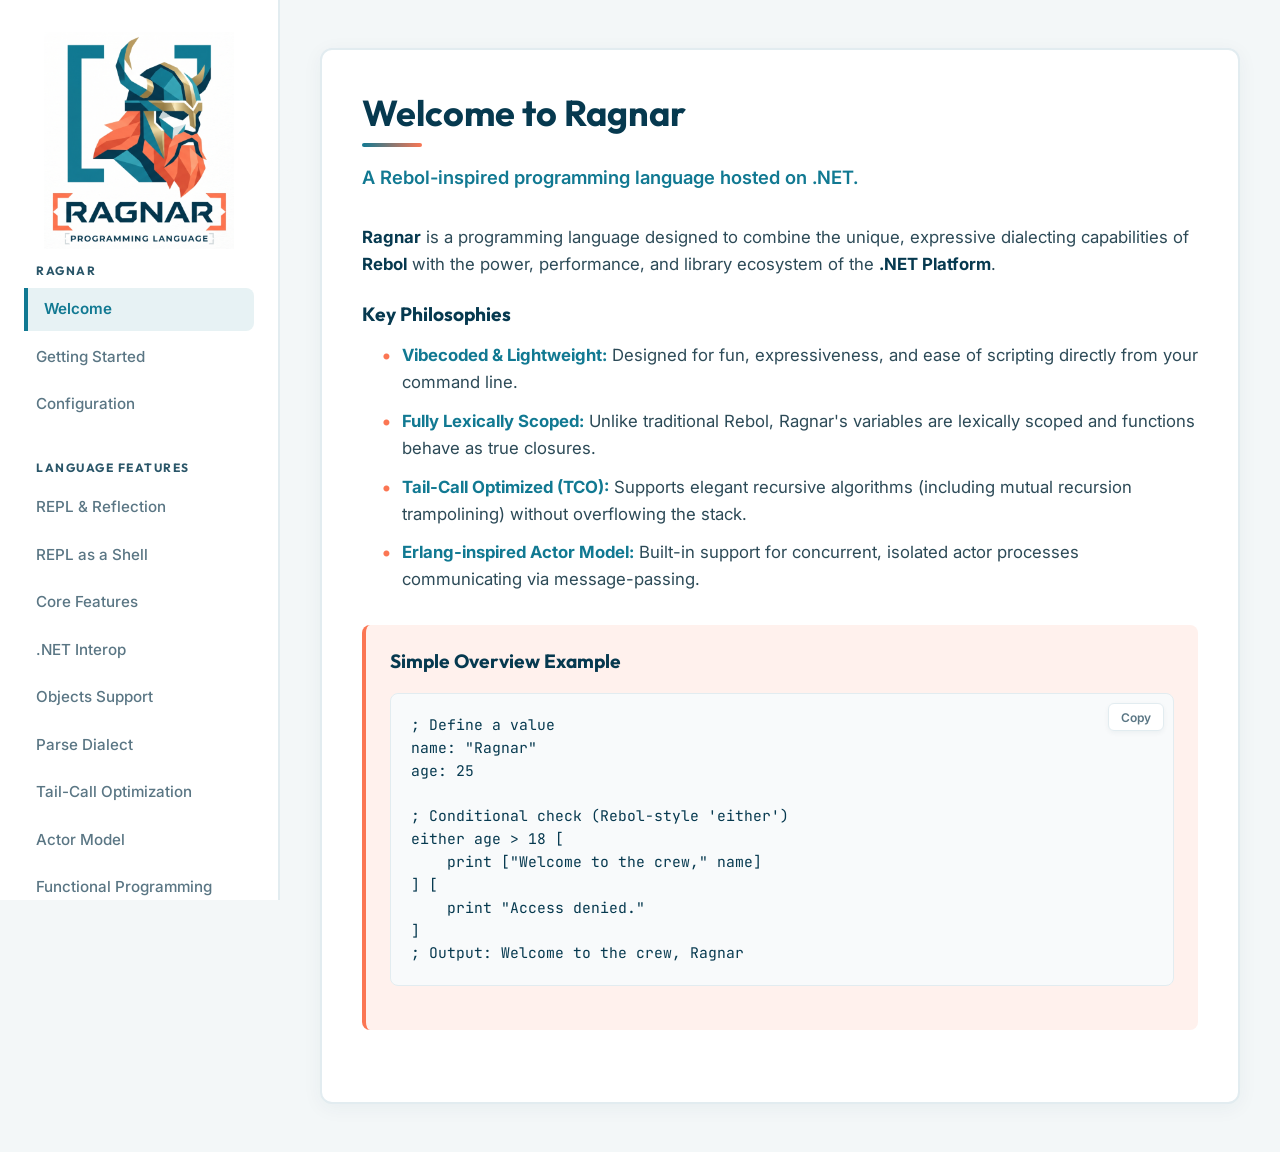
==== commit 545fb72b: "Renamed func* functions" ====
--- a/docs/index.html
+++ b/docs/index.html
@@ -682,22 +682,22 @@
                     <p>Ragnar provides built-in higher-order functions to map, filter, and reduce collections:</p>
                     <div class="code-wrapper">
                         <button class="copy-btn" data-clipboard-target="#func-mezzanines">Copy</button>
-                        <pre><code id="func-mezzanines">; 1. funcmap - Applies a function to each item
+                        <pre><code id="func-mezzanines">; 1. map - Applies a function to each item
 double: func [x] [x * 2]
-funcmap :double [1 2 3]  ; returns [2 4 6]
-
-; 2. funcflatmap - Applies a function and flattens the results
+map :double [1 2 3]  ; returns [2 4 6]
+
+; 2. flatmap - Applies a function and flattens the results
 expand: func [x] [reduce [x x * 10]]
-funcflatmap :expand [1 2 3]  ; returns [1 10 2 20 3 30]
-
-; 3. funcfilter - Keeps items where the function returns true
+flatmap :expand [1 2 3]  ; returns [1 10 2 20 3 30]
+
+; 3. filter - Keeps items where the function returns true
 even?: func [x] [x // 2 = 0]
-funcfilter :even? [1 2 3 4 5 6]  ; returns [2 4 6]
-
-; 4. funcfold - Reduces a block using a binary function (optional /initial)
+filter :even? [1 2 3 4 5 6]  ; returns [2 4 6]
+
+; 4. fold - Reduces a block using a binary function (optional /initial)
 sum: func [a b] [a + b]
-funcfold :sum [1 2 3 4]  ; returns 10
-funcfold/initial :sum [1 2 3 4] 10  ; returns 20</code></pre>
+fold :sum [1 2 3 4]  ; returns 10
+fold/initial :sum [1 2 3 4] 10  ; returns 20</code></pre>
                     </div>
                 </div>
             </section>
@@ -998,7 +998,7 @@
                     <div class="code-wrapper">
                         <button class="copy-btn" data-clipboard-target="#table-record-code">Copy</button>
                         <pre><code id="table-record-code">; Format records
-print make-table funcmap :to-record [
+print make-table map :to-record [
     ["Name" "Alice" "Age" 30 "City" "New York"]
     ["Name" "Bob" "Age" 25 "City" "Los Angeles"]
     ["Name" "Charlie" "Age" 35 "City" "Chicago"]
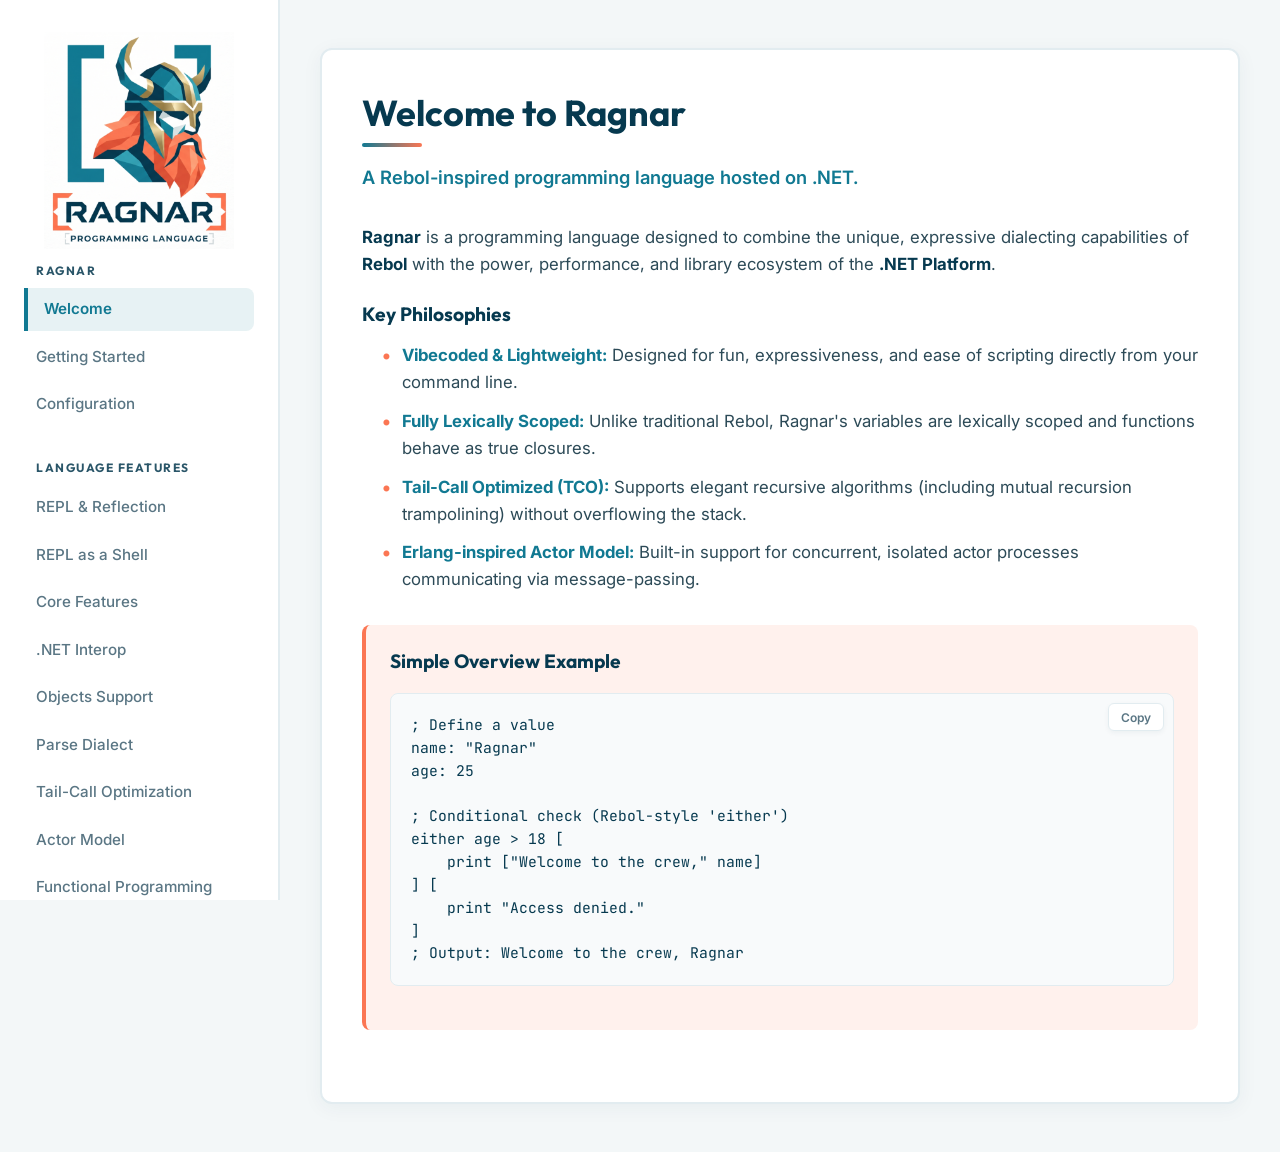
==== commit b235c350: "Make Ragnar more usable for scripting" ====
--- a/docs/index.html
+++ b/docs/index.html
@@ -141,7 +141,7 @@
                     <h3>Command Line Options</h3>
                     <p>Ragnar supports the following options and flags:</p>
                     <div class="code-wrapper">
-                        <pre><code>Usage: ragnar [options]
+                        <pre><code>Usage: ragnar [options] [script-file] [script-args]
 
 Options:
   -f, --file &lt;path&gt;       a ragnar file to be evaluated
@@ -165,8 +165,29 @@
 ./Ragnar</code></pre>
                     </div>
 
-                    <h3>Executing Scripts & Expressions</h3>
-                    <p>Evaluate a script file using the <code>-f</code> option:</p>
+                    <h3>Executing Scripts &amp; Expressions</h3>
+                    <p>You can execute a Ragnar script file directly by passing its path as a positional argument (Ragnar options parsing will stop at the script path, feeding subsequent inputs directly to the script):</p>
+                    <div class="code-wrapper">
+                        <button class="copy-btn" data-clipboard-target="#run-file-positional">Copy</button>
+                        <pre><code id="run-file-positional"># Executing a script positionally (with optional arguments)
+# Windows
+.\Ragnar.exe examples/git-check.r src/
+
+# macOS / Linux
+./Ragnar examples/git-check.r src/</code></pre>
+                    </div>
+
+                    <p>Unix-like environments also support executing files directly using a shebang line (hashbang):</p>
+                    <div class="code-wrapper">
+                        <button class="copy-btn" data-clipboard-target="#run-shebang">Copy</button>
+                        <pre><code id="run-shebang"># Make the script executable
+chmod +x examples/git-check.r
+
+# Run the script directly
+./examples/git-check.r src/</code></pre>
+                    </div>
+
+                    <p>You can also evaluate a script file using the <code>-f</code> option:</p>
                     <div class="code-wrapper">
                         <button class="copy-btn" data-clipboard-target="#run-file">Copy</button>
                         <pre><code id="run-file"># Windows
@@ -175,6 +196,7 @@
 # macOS / Linux
 ./Ragnar -f examples/pingpong.r</code></pre>
                     </div>
+
                     <p>Or evaluate an expression directly using the <code>-e</code> option (use <code>--no-repl</code> to prevent dropping into the REPL):</p>
                     <div class="code-wrapper">
                         <button class="copy-btn" data-clipboard-target="#run-eval">Copy</button>
@@ -185,6 +207,50 @@
 ./Ragnar -e "print 42" --no-repl</code></pre>
                     </div>
                     <p>Multiple <code>-f</code> and <code>-e</code> targets can be specified in any order, and they will be evaluated in the order they are provided.</p>
+
+                    <h3>Script Example: Git Status Checker</h3>
+                    <p>Below is a working shell script example (available in <a href="https://github.com/tormaroe/ragnar/blob/main/examples/git-check.r" target="_blank"><code>examples/git-check.r</code></a>). It accepts a target directory as a command line argument, checks if it is a git repository, and runs <code>git</code> status checks via the platform-aware <code>call/output</code> utility:</p>
+                    <div class="code-wrapper">
+                        <pre><code>#!/usr/bin/env ragnar
+
+args: system/options/args
+
+; 1. Determine directory to check
+target-dir: either empty? args ["."] [first args]
+
+print rejoin ["Checking repository status in: " target-dir]
+
+; 2. Ensure directory exists
+either exists? to-file target-dir [
+    cd to-file target-dir
+] [
+    print rejoin ["Error: Directory '" target-dir "' does not exist!"]
+    quit/with 1
+]
+
+; 3. Check for .git directory
+either exists? %.git [
+    print "Git repository detected."
+    
+    ; Get branch name
+    branch: trim call/output "git branch --show-current"
+    print rejoin ["Current branch: " branch]
+    
+    ; Check status summary
+    status: trim call/output "git status --short"
+    either empty? status [
+        print "Working tree is clean."
+    ] [
+        print "Uncommitted changes found:"
+        print status
+    ]
+] [
+    print "Not a git repository (no .git folder found)."
+    quit/with 1
+]
+
+quit/with 0</code></pre>
+                    </div>
                 </div>
             </section>
 
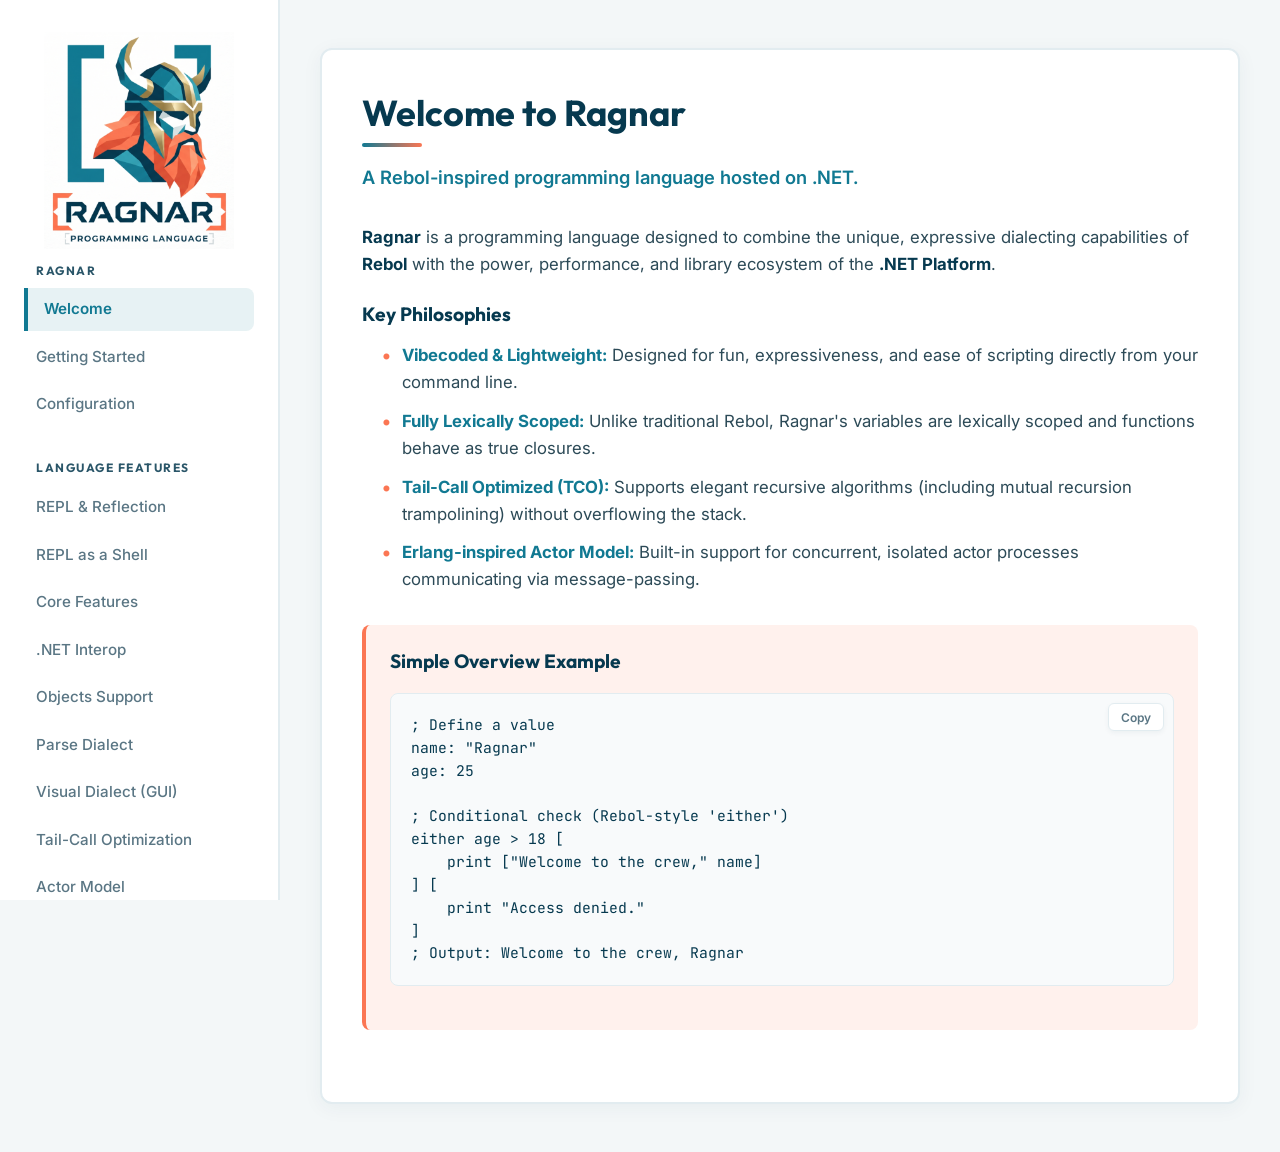
==== commit 7f9841c1: "View documentation" ====
--- a/docs/index.html
+++ b/docs/index.html
@@ -51,6 +51,7 @@
                         <li><a href="#interop" class="menu-item">.NET Interop</a></li>
                         <li><a href="#objects" class="menu-item">Objects Support</a></li>
                         <li><a href="#parse" class="menu-item">Parse Dialect</a></li>
+                        <li><a href="#gui" class="menu-item">Visual Dialect (GUI)</a></li>
                         <li><a href="#tco" class="menu-item">Tail-Call Optimization</a></li>
                         <li><a href="#actors" class="menu-item">Actor Model</a></li>
                         <li><a href="#functional" class="menu-item">Functional Programming</a></li>
@@ -597,6 +598,113 @@
 ; Match the rule against a string
 parse "467-8000" phone-num
 ; == true</code></pre>
+                    </div>
+                </div>
+            </section>
+
+            <!-- Visual Dialect (GUI) Section -->
+            <section id="gui" class="content-section">
+                <div class="card">
+                    <h1>Visual Dialect (GUI)</h1>
+                    <p>Ragnar features a powerful, lightweight, cross-platform Visual Dialect (<code>view</code>). It spawns a local background HTTP/SSE server and automatically launches your application in the default web browser, allowing you to write reactive GUI scripts with minimal code.</p>
+
+                    <h2>1. Syntax &amp; Examples</h2>
+                    <p>To declare a GUI, pass a layout block to the <code>view</code> function. Widgets can be styled, nested inside <code>row</code> or <code>column</code> blocks, and dynamically updated using <code>get-face</code> and <code>set-face</code>:</p>
+                    <div class="code-wrapper">
+                        <button class="copy-btn" data-clipboard-target="#gui-example">Copy</button>
+                        <pre><code id="gui-example">view [
+    title "Ragnar Command Center v1.0"
+    
+    row [
+        image "assets/ragnar-logo-small.png" 100
+        heading "Ragnar Command Center"
+    ]
+    
+    text "Configure system settings below:"
+    
+    row [
+        text "Subsystem Target:"
+        subsystem-choice: choice ["MAIN FRAME" "PROPULSION" "LIFE SUPPORT" "COMMUNICATIONS"] [
+            target: get-face subsystem-choice
+            set-face status-lbl rejoin ["Target Subsystem selected: " target]
+        ]
+    ]
+    
+    row [
+        text "User Command:"
+        cmd-field: field "ACTIVATE"
+    ]
+    
+    row [
+        text "Power Level:"
+        pwr-slider: slider 75
+    ]
+    
+    row [
+        check-override: check "Override Safety Protocols" false
+    ]
+    
+    status-lbl: text "System status: STANDBY"
+    
+    row [
+        button "Execute Command" [
+            target: get-face subsystem-choice
+            cmd: get-face cmd-field
+            level: get-face pwr-slider
+            safety: get-face check-override
+            
+            status-msg: rejoin [
+                "Target: " target
+                " | Command: " cmd 
+                " | Power: " level "%" 
+                " | Safety: " either safety ["DISABLED"] ["ENABLED"]
+            ]
+            set-face status-lbl status-msg
+        ]
+        
+        button "Reset System" [
+            set-face subsystem-choice "MAIN FRAME"
+            set-face cmd-field "ACTIVATE"
+            set-face pwr-slider 75
+            set-face check-override false
+            set-face status-lbl "System status: STANDBY"
+        ]
+    ]
+]</code></pre>
+                    </div>
+
+                    <h2>2. Supported Widgets</h2>
+                    <ul class="features-list">
+                        <li><strong>heading:</strong> Displays a styled title header text.</li>
+                        <li><strong>text:</strong> Standard inline text block.</li>
+                        <li><strong>field:</strong> Single-line text input field.</li>
+                        <li><strong>button:</strong> A clickable button that runs a block of Ragnar code on click.</li>
+                        <li><strong>check:</strong> A toggleable checkbox widget storing boolean values.</li>
+                        <li><strong>slider:</strong> An integer range input slider (value ranges 0 to 100).</li>
+                        <li><strong>choice:</strong> A dropdown list element (e.g. <code>choice ["OptA" "OptB"]</code>).</li>
+                        <li><strong>image:</strong> Renders an image widget (e.g. <code>image "path.png" [width] [height]</code>). Supports both URLs and local filepaths which are base64-encoded on-the-fly.</li>
+                    </ul>
+
+                    <h2>3. Visual Themes</h2>
+                    <p>Ragnar supports multiple visual themes. You can switch the active theme dynamically using <code>set-theme 'theme-name</code>. The active styles are shown below in the gallery:</p>
+
+                    <div class="screenshot-grid">
+                        <a href="assets/command-center-retro.jpg" target="_blank" rel="noopener noreferrer" class="screenshot-card">
+                            <img src="assets/command-center-retro.jpg" alt="Retro Terminal Theme" class="screenshot-img">
+                            <span class="screenshot-title">Retro Terminal ('retro-terminal)</span>
+                        </a>
+                        <a href="assets/command-center-classic.jpg" target="_blank" rel="noopener noreferrer" class="screenshot-card">
+                            <img src="assets/command-center-classic.jpg" alt="Classic Rebol Theme" class="screenshot-img">
+                            <span class="screenshot-title">Classic Rebol ('classic-rebol)</span>
+                        </a>
+                        <a href="assets/command-center-modern.jpg" target="_blank" rel="noopener noreferrer" class="screenshot-card">
+                            <img src="assets/command-center-modern.jpg" alt="Modern Slate Theme" class="screenshot-img">
+                            <span class="screenshot-title">Modern Slate ('modern-slate)</span>
+                        </a>
+                        <a href="assets/command-center-kawaii.jpg" target="_blank" rel="noopener noreferrer" class="screenshot-card">
+                            <img src="assets/command-center-kawaii.jpg" alt="Kawaii Blossom Theme" class="screenshot-img">
+                            <span class="screenshot-title">Kawaii Blossom ('kawaii-blossom)</span>
+                        </a>
                     </div>
                 </div>
             </section>
--- a/docs/style.css
+++ b/docs/style.css
@@ -572,3 +572,46 @@
         padding: 1.75rem;
     }
 }
+
+/* Screenshots Gallery / Grid */
+.screenshot-grid {
+    display: grid;
+    grid-template-columns: repeat(auto-fit, minmax(350px, 1fr));
+    gap: 1.5rem;
+    margin-top: 1.5rem;
+}
+
+.screenshot-card {
+    background-color: var(--bg-main);
+    border: 2px solid var(--border-color);
+    border-radius: var(--border-radius);
+    padding: 0.75rem;
+    display: flex;
+    flex-direction: column;
+    align-items: center;
+    text-decoration: none;
+    color: inherit;
+    transition: transform var(--transition-speed) ease, box-shadow var(--transition-speed) ease;
+}
+
+.screenshot-card:hover {
+    transform: translateY(-4px);
+    box-shadow: var(--box-shadow-hover);
+    border-color: var(--color-primary);
+}
+
+.screenshot-img {
+    max-width: 100%;
+    height: auto;
+    border-radius: calc(var(--border-radius) - 4px);
+    border: 1px solid var(--border-color);
+    object-fit: contain;
+}
+
+.screenshot-title {
+    margin-top: 0.75rem;
+    font-weight: 600;
+    font-family: var(--font-heading);
+    color: var(--color-dark-slate);
+    font-size: 0.95rem;
+}
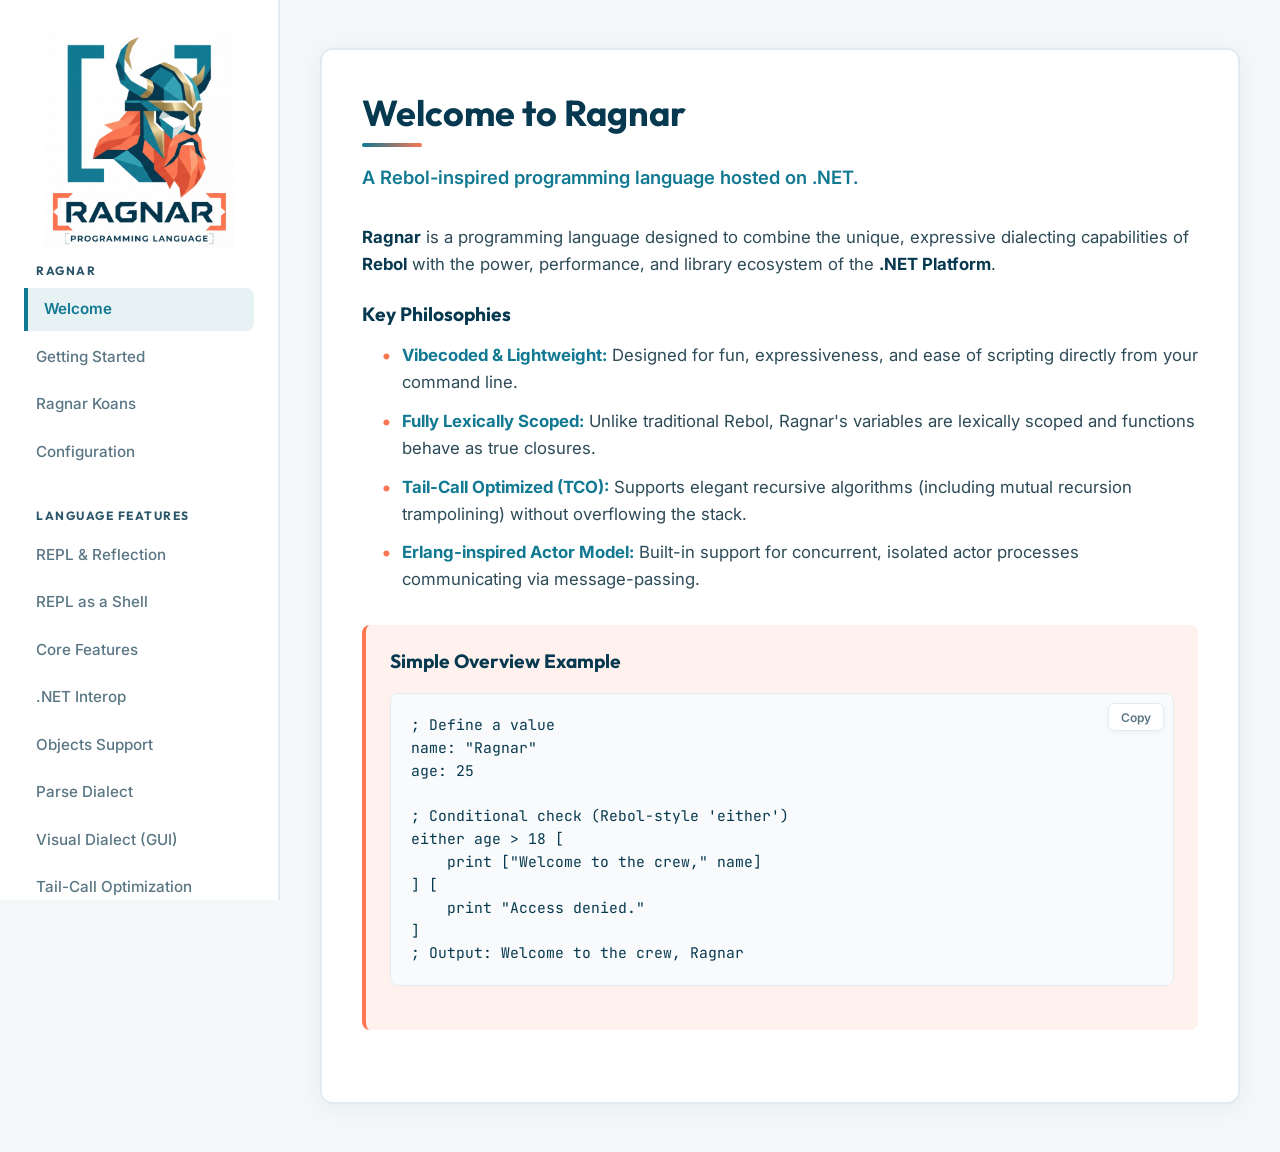
==== commit 01754ac6: "Koans work-in-progress (1 of 10)" ====
--- a/docs/index.html
+++ b/docs/index.html
@@ -5,6 +5,7 @@
     <meta name="viewport" content="width=device-width, initial-scale=1.0">
     <title>Ragnar Programming Language</title>
     <meta name="description" content="Ragnar - A Rebol-inspired functional programming language hosted on .NET featuring TCO, Actors, and seamless C# Interop.">
+    <link rel="icon" type="image/svg+xml" href="favicon.svg">
     <link rel="stylesheet" href="style.css">
     <!-- Google Fonts: Outfit for headers, Inter for body text, JetBrains Mono for code -->
     <link rel="preconnect" href="https://fonts.googleapis.com">
@@ -38,6 +39,7 @@
                     <ul class="nav-list">
                         <li><a href="#welcome" class="menu-item active">Welcome</a></li>
                         <li><a href="#getting-started" class="menu-item">Getting Started</a></li>
+                        <li><a href="#koans" class="menu-item">Ragnar Koans</a></li>
                         <li><a href="#configuration" class="menu-item">Configuration</a></li>
                     </ul>
                 </div>
@@ -255,6 +257,22 @@
                 </div>
             </section>
 
+            <!-- Ragnar Koans Section -->
+            <section id="koans" class="content-section">
+                <div class="card">
+                    <h1>Ragnar Koans</h1>
+                    <p>Ragnar features an interactive Koans mode to help users learn the language's syntax and concepts step-by-step.</p>
+                    
+                    <h2>Running the Koans</h2>
+                    <p>To start learning, simply start the Ragnar REPL and evaluate the following function:</p>
+                    <div class="code-wrapper">
+                        <pre><code>>> start-koan-mode</code></pre>
+                    </div>
+                    
+                    <p>This displays an interactive menu of the available koans. Select a topic by entering its number, and complete each exercise by filling in the missing code blank (represented as <code>__</code>). You can type <code>q</code> or <code>quit</code> at any point to exit and return to the main menu.</p>
+                </div>
+            </section>
+
             <!-- Configuration Section -->
             <section id="configuration" class="content-section">
                 <div class="card">
@@ -379,6 +397,14 @@
                         <li><code>unzip archive dest</code>: Extracts a <code>.zip</code> archive into the destination directory. Supports overwriting existing files with <code>/force</code> (or <code>/f</code>) and verbose output with <code>/verbose</code> (or <code>/v</code>).</li>
                     </ul>
 
+                    <h2>Process Management</h2>
+                    <p>Start processes asynchronously and manage them:</p>
+                    <ul class="features-list">
+                        <li><code>call/pid command</code>: Starts a process and returns its PID immediately as an integer, without waiting or capturing output.</li>
+                        <li><code>proc-status pid</code>: Checks if a process is alive and running (returns a logic value).</li>
+                        <li><code>proc-kill pid</code>: Terminates a process and all of its descendants (returns a logic value indicating success).</li>
+                    </ul>
+
                     <h2>Example Session</h2>
                     <div class="code-wrapper">
                         <button class="copy-btn" data-clipboard-target="#shell-session">Copy</button>
@@ -419,7 +445,19 @@
 >> rm/recursive/verbose %sub-level
 Removing file: sub-level/file-new.txt
 Removing directory: sub-level
-== none</code></pre>
+== none
+
+>> pid: call/pid "ping 127.0.0.1 -n 10"
+== 12345
+
+>> proc-status pid
+== true
+
+>> proc-kill pid
+== true
+
+>> proc-status pid
+== false</code></pre>
                     </div>
                 </div>
             </section>
@@ -683,6 +721,8 @@
                         <li><strong>slider:</strong> An integer range input slider (value ranges 0 to 100).</li>
                         <li><strong>choice:</strong> A dropdown list element (e.g. <code>choice ["OptA" "OptB"]</code>).</li>
                         <li><strong>image:</strong> Renders an image widget (e.g. <code>image "path.png" [width] [height]</code>). Supports both URLs and local filepaths which are base64-encoded on-the-fly.</li>
+                        <li><strong>textarea:</strong> A multi-line text input/output block (e.g. <code>textarea [rows] "initial value"</code> where row count is optional).</li>
+                        <li><strong>spinner:</strong> A visual loading indicator spinner (e.g. <code>spinner [true/false]</code> to set default state, which can be toggled hidden or visible using <code>set-face</code>).</li>
                     </ul>
 
                     <h2>3. Visual Themes</h2>
